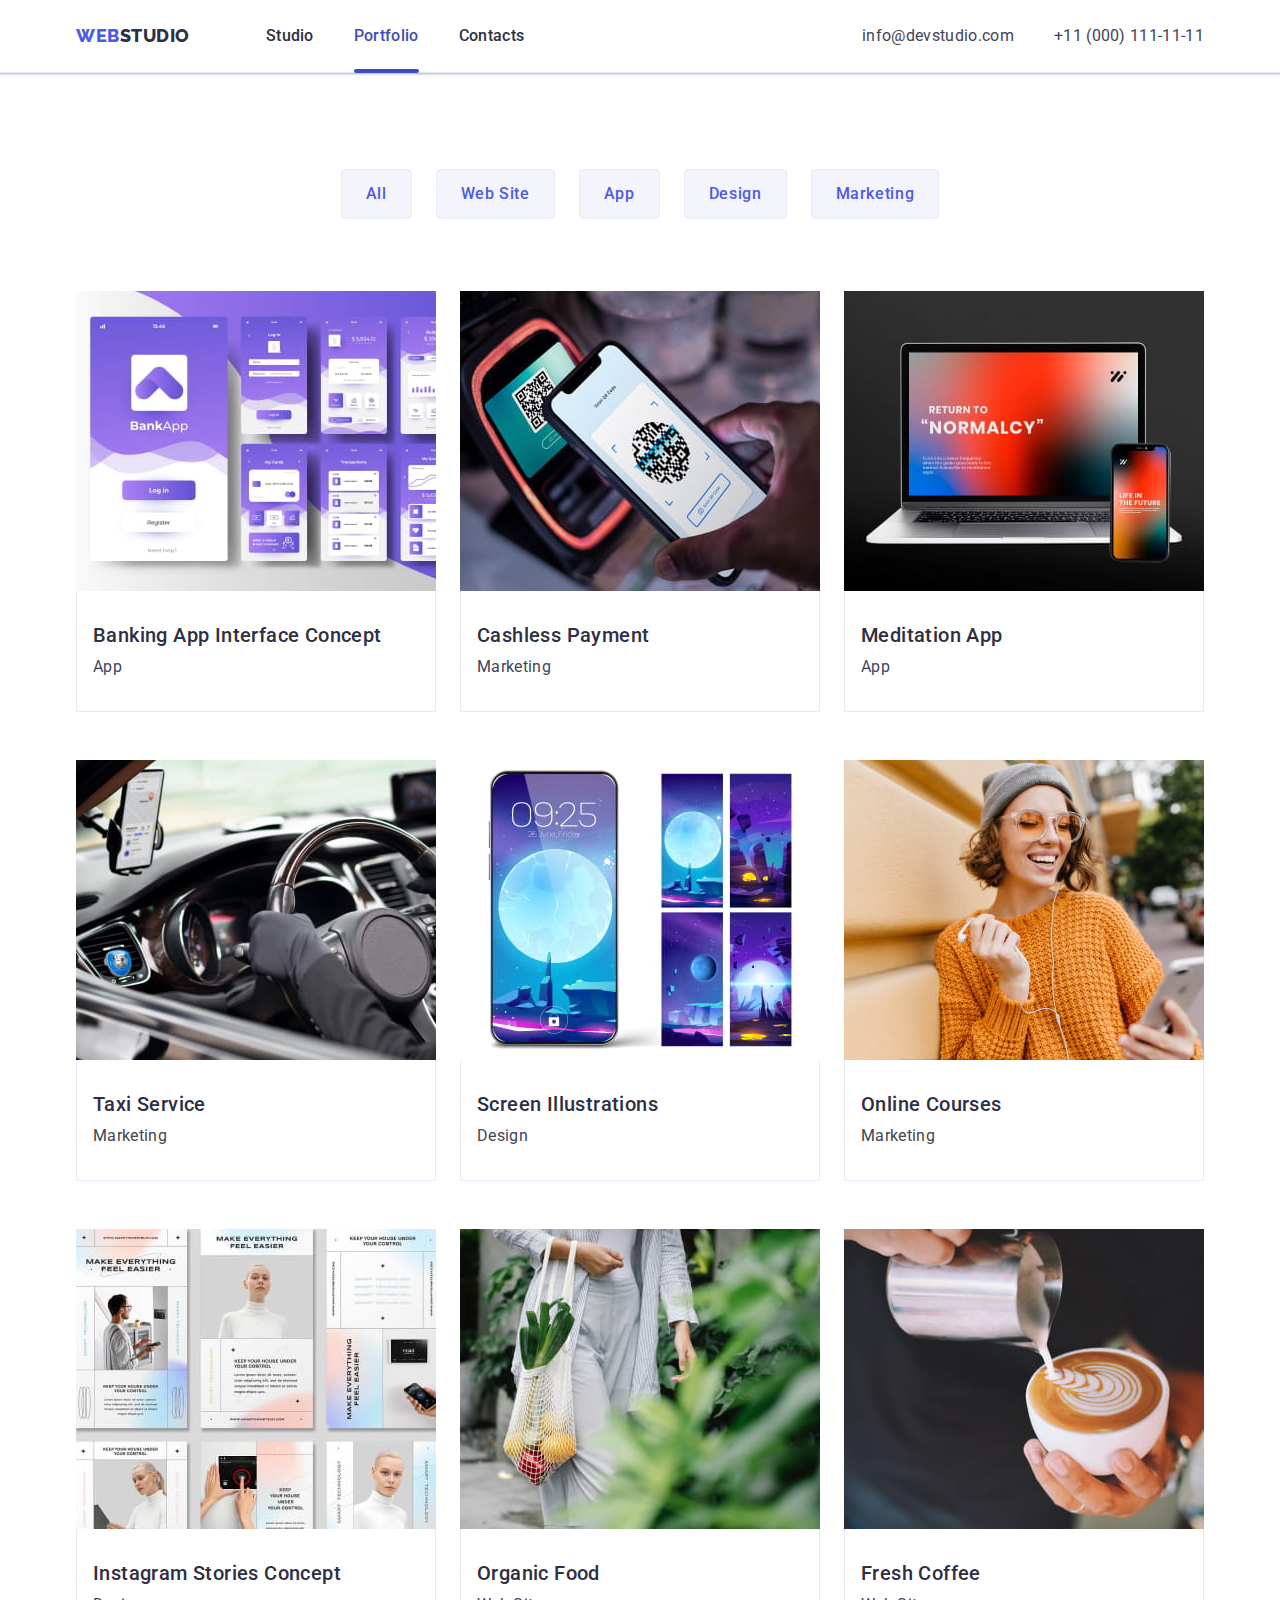
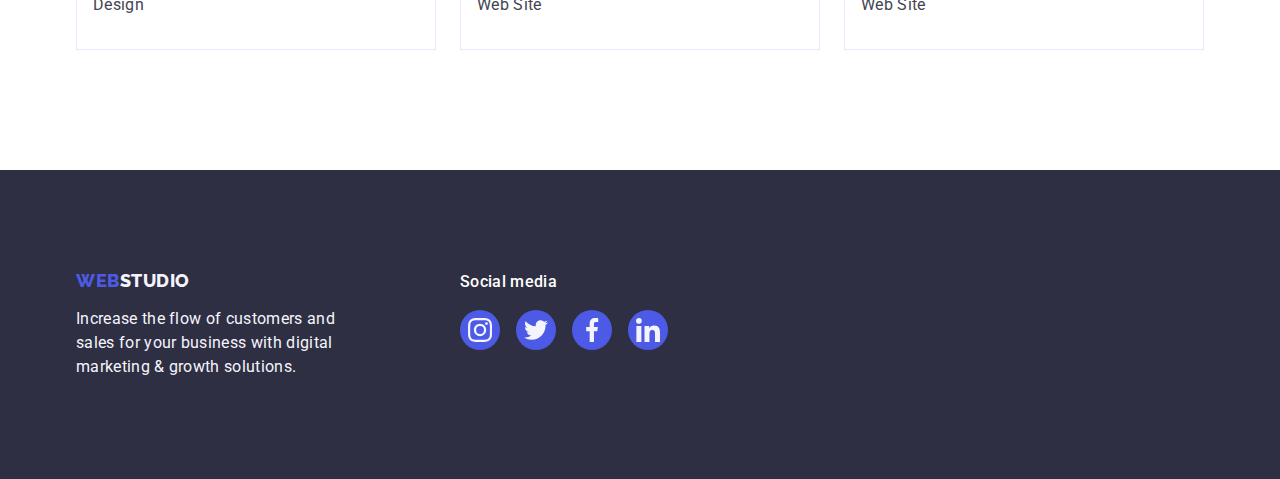
==== portfolio.html @ b9a53fd3 "Initial commit" ====
<!DOCTYPE html>
<html lang="en">

<head>
    <meta charset="UTF-8">
    <meta name="viewport" content="width=device-width, initial-scale=1.0">
    <title>Portfolio</title>
    <link href="./css/modern-normalize.min.css" rel="stylesheet">
    <link rel="stylesheet" href="./css/styless.css">
    <link rel="preconnect" href="https://fonts.googleapis.com">
    <link rel="preconnect" href="https://fonts.gstatic.com" crossorigin>
    <link href="https://fonts.googleapis.com/css2?family=Raleway:wght@800&family=Roboto:wght@400;500;700&display=swap"
        rel="stylesheet">
</head>

<body>
    <!-- header section -->
    <header class="header-section">
        <div class="header-container container">
            <nav class="nav-container">
                <a class="header-logo link" href="index.html">Web<span class="header-second-logo">Studio</span></a>
                <ul class="menu-container list">
                    <li class="header-studio">
                        <a class="header-bar link" href="./index.html">Studio</a>
                    </li>
                    <li class="header-studio">
                        <a class="active header-bar link" href="./portfolio.html">Portfolio</a>
                    </li>
                    <li class="header-studio">
                        <a class="header-bar link" href="">Contacts</a>
                    </li>
                </ul>
            </nav>
            <address class="header-address">
                <ul class="address-container list">
                    <li class="link">
                        <a class="link header-address-list" href="mailto:info@devstudio.com">info@devstudio.com</a>
                    </li>
                    <li class="link">
                        <a class="link header-address-list" href="tel:+110001111111">+11 (000) 111-11-11</a>
                    </li>
                </ul>

            </address>
        </div>
    </header>
    <main>
        <section class="portfolio-section">
            <div class="container">
                <h1 class="visually-hidden">main-header</h1>
                <ul class="portfolio-container list">
                    <li class="portfolio-btn-list">
                        <button class="bttn-all" type="button">All</button>
                    </li>
                    <li class="portfolio-btn-list">
                        <button class="bttn-all" type="button">Web Site</button>
                    </li>
                    <li class="portfolio-btn-list">
                        <button class="bttn-all" type="button">App</button>
                    </li>
                    <li class="portfolio-btn-list">
                        <button class="bttn-all" type="button">Design</button>
                    </li>
                    <li class="portfolio-btn-list">
                        <button class="bttn-all" type="button">Marketing</button>
                    </li>
                </ul>
                <ul class="portfolio-types list">
                    <li class="portfolio-style">
                        <a class="portfolio-links link" href="./images/projectscard/bank.jpg">
                            <div class="overlay">
                                <img src="./images/projectscard/bank.jpg" alt="Banking App Interface Concept"
                                    width="360">
                                <p class="overlay-desc">14 Stylish and User-Friendly App Design Concepts · Task
                                    Manager
                                    App
                                    · Calorie Tracker App
                                    · Exotic Fruit Ecommerce App · Cloud Storage App</p>
                            </div>
                            <div class="portfolio-item">
                                <h2 class="image-header">Banking App Interface Concept</h2>
                                <p class="image-text">
                                    App
                                </p>
                            </div>
                        </a>
                    </li>
                    <li class="portfolio-style">
                        <a class="portfolio-links link" href="./images/projectscard/qr.jpg">
                            <div class="overlay">
                                <img src="./images/projectscard/qr.jpg" alt="procces of payment" width="360">
                                <p class="overlay-desc">14 Stylish and User-Friendly App Design Concepts · Task
                                    Manager
                                    App
                                    · Calorie Tracker App
                                    · Exotic Fruit Ecommerce App · Cloud Storage App</p>
                            </div>
                            <div class="portfolio-item">
                                <h2 class="image-header">Cashless Payment</h2>
                                <p class="image-text">
                                    Marketing
                                </p>
                            </div>
                        </a>
                    </li>
                    <li class="portfolio-style">
                        <a class="portfolio-links link" href="./images/projectscard/meditation-app.jpg">
                            <div class="overlay">
                                <img src="./images/projectscard/meditation-app.jpg" alt="notebook+meditation-app"
                                    width="360">
                                <p class="overlay-desc">14 Stylish and User-Friendly App Design Concepts · Task
                                    Manager
                                    App
                                    · Calorie Tracker App
                                    · Exotic Fruit Ecommerce App · Cloud Storage App</p>
                            </div>
                            <div class="portfolio-item">
                                <h2 class="image-header">Meditation App</h2>
                                <p class="image-text">
                                    App
                                </p>
                            </div>
                        </a>
                    </li>
                    <li class="portfolio-style">
                        <a class="portfolio-links link" href="./images/projectscard/taxi-services.jpg">
                            <div class="overlay">
                                <img src="./images/projectscard/taxi-services.jpg" alt="driving car" width="360">
                                <p class="overlay-desc">14 Stylish and User-Friendly App Design Concepts · Task
                                    Manager
                                    App
                                    · Calorie Tracker App
                                    · Exotic Fruit Ecommerce App · Cloud Storage App</p>
                            </div>
                            <div class="portfolio-item">
                                <h2 class="image-header">Taxi Service</h2>
                                <p class="image-text">
                                    Marketing
                                </p>
                            </div>
                        </a>

                    </li>
                    <li class="portfolio-style">
                        <a class="portfolio-links link" href="./images/projectscard/phone-wallpapers.jpg">
                            <div class="overlay">
                                <img src="./images/projectscard/phone-wallpapers.jpg" alt="screen illustrations"
                                    width="360">
                                <p class="overlay-desc">14 Stylish and User-Friendly App Design Concepts · Task
                                    Manager
                                    App
                                    · Calorie Tracker App
                                    · Exotic Fruit Ecommerce App · Cloud Storage App</p>
                            </div>
                            <div class="portfolio-item">
                                <h2 class="image-header">Screen Illustrations</h2>
                                <p class="image-text">
                                    Design
                                </p>
                            </div>
                        </a>
                    </li>
                    <li class="portfolio-style">
                        <a class="portfolio-links link" href="./images/projectscard/courses.jpg">
                            <div class="overlay">
                                <img src="./images/projectscard/courses.jpg" alt="happy girl" width="360">
                                <p class="overlay-desc">14 Stylish and User-Friendly App Design Concepts · Task
                                    Manager
                                    App
                                    · Calorie Tracker App
                                    · Exotic Fruit Ecommerce App · Cloud Storage App</p>
                            </div>
                            <div class="portfolio-item">
                                <h2 class="image-header">Online Courses</h2>
                                <p class="image-text">
                                    Marketing
                                </p>
                            </div>
                        </a>
                    </li>
                    <li class="portfolio-style">
                        <a class="portfolio-links link" href="./images/projectscard/insta-stories.jpg">
                            <div class="overlay">
                                <img src="./images/projectscard/insta-stories.jpg" alt="instagram stories concept"
                                    width="360">
                                <p class="overlay-desc">14 Stylish and User-Friendly App Design Concepts · Task
                                    Manager
                                    App
                                    · Calorie Tracker App
                                    · Exotic Fruit Ecommerce App · Cloud Storage App</p>
                            </div>
                            <div class="portfolio-item">
                                <h2 class="image-header">Instagram Stories Concept</h2>
                                <p class="image-text">
                                    Design
                                </p>
                            </div>
                        </a>
                    </li>
                    <li class="portfolio-style">
                        <a class="portfolio-links link" href="./images/projectscard/food.jpg">
                            <div class="overlay">
                                <img src="./images/projectscard/food.jpg" alt="woman with food in bag" width="360">
                                <p class="overlay-desc">14 Stylish and User-Friendly App Design Concepts · Task
                                    Manager
                                    App
                                    · Calorie Tracker App
                                    · Exotic Fruit Ecommerce App · Cloud Storage App</p>
                            </div>
                            <div class="portfolio-item">
                                <h2 class="image-header">Organic Food</h2>
                                <p class="image-text">
                                    Web Site
                                </p>
                            </div>
                        </a>
                    </li>
                    <li class="portfolio-style">
                        <a class="portfolio-links link" href="./images/projectscard/coffee.jpg">
                            <div class="overlay">
                                <img src="./images/projectscard/coffee.jpg" alt="proccess of making coffee" width="360">
                                <p class="overlay-desc">14 Stylish and User-Friendly App Design Concepts · Task
                                    Manager
                                    App
                                    · Calorie Tracker App
                                    · Exotic Fruit Ecommerce App · Cloud Storage App</p>
                            </div>
                            <div class="portfolio-item">
                                <h2 class="image-header">Fresh Coffee</h2>
                                <p class="image-text">
                                    Web Site
                                </p>
                            </div>
                        </a>
                    </li>
                </ul>
            </div>
        </section>
    </main>
    <!-- footer section -->
    <footer class="footer-options">
        <div class="footer-section container">
            <div class="footer-items">
                <a class="footer-logo link" href="./index.html">Web<span class="logo-item">Studio</span></a>
                <p class="footer-text">
                    Increase the flow of customers and sales for your business with digital marketing & growth
                    solutions.
                </p>
            </div>
            <div class="footer-socials">
                <p class="text-socials">Social media</p>
                <ul class="socials-list list">
                    <li class="socials-list-item">
                        <a class="footer-social-links" href="">
                            <svg class="footer-social-icon" width="24" height="24">
                                <use href="./images/icons.svg#instagram"></use>
                            </svg>
                        </a>
                    </li>
                    <li class="socials-list-item">
                        <a class="footer-social-links" href="">
                            <svg class="footer-social-icon" width="24" height="24">
                                <use href="./images/icons.svg#twitter"></use>
                            </svg>
                        </a>
                    </li>
                    <li class="socials-list-item">
                        <a class="footer-social-links" href="">
                            <svg class="footer-social-icon" width="24" height="24">
                                <use href="./images/icons.svg#facebook"></use>
                            </svg>
                        </a>
                    </li>
                    <li class="socials-list-item">
                        <a class="footer-social-links" href="">
                            <svg class="footer-social-icon" width="24" height="24">
                                <use href="./images/icons.svg#linkedin"></use>
                            </svg>
                        </a>
                    </li>
                </ul>
            </div>
        </div>
    </footer>

</body>

</html>
---- css/styless.css ----
:root {
    --primary-font: "Roboto",
        sans-serif;
    --primary-color: #434455;
    --primary-background-color: #FFFFFF;
    --logo-first-color: #4d5ae5;
    --logo-second-color: #2e2f42;
    --address-color: #434455;
    --section-background-color: #2e2f42;
    --footer-color: #F4F4FD;
    --body-color: #434455;
        --fist-logo-color: #4d5ae5;
        --second-logo-color: #2e2f42;
        --address-color: #434455;
        --button-collor: #4d5ae5;
        --button-background-color: #F4F4FD;
        --button-exlusive-color: #e7e9fc;
        --grey: #2E2F42B2;
}
body {
    font-family: "Roboto", sans-serif;
    background-color: #FFFFFF;
    color: #434455;
    color: var(--body-color);
}
ul {
    padding: 0;
}
.header-logo {
    font-family: "Raleway", sans-serif;
    font-weight: 800; 
    font-size: 18px;
    line-height: 1.17;
    letter-spacing: 0.03em;
    text-transform: uppercase;
    color: var(--logo-first-color);
    margin-right: 76px;
}
.link {
    text-decoration: none;

}
.visually-hidden {
    position: absolute;
    width: 1px;
    height: 1px;
    margin: -1px;
    border: 0;
    padding: 0;

    white-space: nowrap;
    clip-path: inset(100%);
    clip: rect(0 0 0 0);
    overflow: hidden;
}
.header-second-logo {
    color: var(--logo-second-color);
}
.header-bar {
    font-weight: 500;
    position: relative;
    font-size: 16px;
    line-height: 1.5;
    letter-spacing: 0.02em;
    color: var(--logo-second-color);
    padding: 24px 0;
    display: block;
    transition: color 250ms cubic-bezier(0.4, 0, 0.2, 1);
}
.header-bar.active::after {
    content: '';
    display: block;
    position: absolute;
    bottom: -1px;
    left: 0;
    width: 100%;
    height: 4px;
    background-color: #404bbf;
    border-radius: 2px;
}
.active {
    color: #404bbf;
}
.link:hover,
.link:focus {
    color: #404bbf;
}
.header-address {
    font-style: normal;
    margin-left: auto;
}
.header-address-list {
    font-size: 16px;
    line-height: 1.5;
    letter-spacing: 0.02em;
    color: var(--address-color);
    padding-top: 24px;
    padding-bottom: 24px;
    display: block;
    transition: color 250ms cubic-bezier(0.4, 0, 0.2, 1);

}
.header-span-logo {
    color: var(--second-logo-color);
    color: #f4f4fd;
}
.list {
    list-style: none;
    padding: 0;
    margin: 0;
}
.hero-section {
    background-color: var(--section-background-color);
    padding: 188px 0;
    background-image: linear-gradient(rgba(46, 47, 66, 0.70),rgba(46, 47, 66, 0.70)), url(../images/hero/people-office.jpg);
    background-repeat: no-repeat;
    background-position: center;
    background-size: cover;
    max-width: 1440px;
    margin: 0 auto;
}
.hero-header {
    font-size: 56px;
    line-height: 1.07;
    text-align: center;
    letter-spacing: 0.02em;
    color: #ffffff;
    max-width: 496px;
    margin: 0 auto;
}
.bttn-hero {
    background-color: #4D5AE5;
    font-family: "Roboto", sans-serif;
    font-weight: 500;
    font-size: 16px;
    line-height: 1.5;
    letter-spacing: 0.04em;
    color: #ffffff;
    cursor: pointer;
    display: block;
    min-width: 169px;
    height: 56px;
    border: none;
    border-radius: 4px;
    cursor: pointer;
    margin: 0 auto;
    margin-top: 48px;
    transition: background-color 250ms cubic-bezier(0.4, 0, 0.2, 1);
    
}
.bttn-hero:hover,
.bttn-hero:focus {
    background-color: #404BBF;
}
.features-heading {
    font-weight: 500;
    font-size: 20px;
    line-height: 1.2;
    letter-spacing: 0.02em;
    color: var(--logo-second-color);
    margin-bottom: 8px;
}
.features-text {
    font-size: 16px;
    line-height: 1.5;
    letter-spacing: 0.02em;
    color: var(--primary-color);
}
.feature-icon {
    display: flex;
    align-items: center;
    justify-content: center;
    height: 112px;
    background-color: #f4f4fd;
    border-radius: 4px;
    margin-bottom: 8px;

}
.page-header {
    font-size: 36px;
    line-height: 1.11;
    text-align: center;
    letter-spacing: 0.02em;
    text-transform: capitalize;
    color: var(--logo-second-color);
    margin-bottom: 72px;
}
.team-section {
    background-color: #F4F4FD;
    padding: 120px 0;
}
.team-header {
    font-size: 36px;
    line-height: 1.11;
    text-align: center;
    letter-spacing: 0.02em;
    text-transform: capitalize;
    color: var(--logo-second-color);
    margin-bottom: 72px;
}
.personal-item {
    background-color: #FFFFFF;
    flex-basis: calc((100% - 72px) / 4);
    border-radius: 0px 0px 4px 4px;
    box-shadow: 0px 1px 6px rgba(46, 47, 66, 0.08),
        0px 1px 1px rgba(46, 47, 66, 0.16),
        0px 2px 1px rgba(46, 47, 66, 0.08);
}
.position-item {
    padding: 32px 16px;

}
.name-header {
    font-weight: 500;
    font-size: 20px;
    line-height: 1.2;
    letter-spacing: 0.02em;
    color: var(--logo-second-color);
    text-align: center;
    margin-bottom: 8px;


}
.work-position {
    font-size: 16px;
    line-height: 1.5;
    letter-spacing: 0.02em;
    color: var(--primary-color);
    text-align: center;

}
.footer-options {
    background-color: var(--section-background-color);
    padding: 100px 0;

}
.footer-logo {
    font-family: "Raleway", sans-serif;
    font-weight: 800;
    font-size: 18px;
    line-height: 1.17;
    letter-spacing: 0.03em;
    text-transform: uppercase;
    color: var(--logo-first-color);
    display: inline-block;
    margin-bottom: 16px;
}
.logo-item {
    color: #f4f4fd 
}
.footer-text {
    line-height: 1.5;
    color: var(--footer-color);
    letter-spacing: 0.02em;
    max-width: 264px;
}
.footer-item {
    background-color: var(--second-logo-color);
        padding: 100px 0;
}
.footer-items {
    margin-right: 120px;
    margin-bottom: 0;
}
.footer-section {
    display: flex;
    align-items: baseline;
}
.text-socials {
    font-weight: 500;
    font-size: 16px;
    line-height: 1.5;
    letter-spacing: 0.02em;
    color: #FFFFFF;
    margin-bottom: 16px;
}
.bttn-all:hover,
.bttn-all:focus {
    color: #FFFFFF;
    background-color: #404BBF;
    cursor: pointer;
    border: 1px solid transparent;
    box-shadow: 0px 3px 1px rgba(0, 0, 0, 0.1),
        0px 2px 1px rgba(0, 0, 0, 0.08),
        0px 2px 2px rgba(0, 0, 0, 0.12);
}
.image-header {
    font-weight: 500;
    font-size: 20px;
    line-height: 1.2;
    letter-spacing: 0.02em;
    color: var(--second-logo-color);
    margin-bottom: 8px;
}
.image-text {
    font-size: 16px;
    line-height: 1.5;
    letter-spacing: 0.02em;
    color: var(--body-color);
}
.bttn-all {
    font-family: "Roboto", sans-serif;
    font-weight: 500;
    font-size: 16px;
    line-height: 1.5;
    letter-spacing: 0.04em;
    color: var(--button-collor);
    background-color: var(--button-background-color);
    padding: 12px 24px;
    border: 1px solid var(--button-exlusive-color);
    border-radius: 4px;
    transition: color 250ms cubic-bezier(0.4, 0, 0.2, 1), background-color 250ms cubic-bezier(0.4, 0, 0.2, 1), border-color 250ms cubic-bezier(0.4, 0, 0.2, 1), box-shadow 250ms cubic-bezier(0.4, 0, 0.2, 1);
}
button {
    font-family: inherit;
    cursor: pointer;
}
.header-section {
    border-bottom: 1px solid #e7e9fc;
    box-shadow: 0px 2px 1px rgba(46, 47, 66, 0.08),
        0px 1px 1px rgba(46, 47, 66, 0.16),
        0px 1px 6px rgba(46, 47, 66, 0.08);;
}
.header-container {
    display: flex;
}
.container {
    width: 1158px;
    margin: 0 auto;
    padding-left: 15px;
    padding-right: 15px;
}
.nav-container {
    display: flex;
    align-items: center;
}
.menu-container {
    
    gap: 40px;
    display: flex;
}
.address-container {
    display: flex;
    gap: 40px;
}
img {
    display: block;
}
.features-section {
    padding: 120px 0;
}
.features-container {
    display: flex;
    gap: 24px;
}
.features-item {
    flex-basis: calc((100% - 3 * 24px) / 4);
}
.doing-section {
    padding-bottom: 120px;
}
.doing-container {
    display: flex;
    gap: 24px;
}
.doing-item {
    flex-basis: calc((100% - 2 * 24px) / 3);
}
.team-container {
    display: flex;
    gap: 24px;

}
.personal-container {
    padding: 32px 0px;
}
.portfolio-section {
    padding-top: 96px;
    padding-bottom: 120px;
}
.portfolio-container {
    display: flex;
    justify-content: center;
    gap: 24px;
    margin-bottom: 72px;
}
.portfolio-types {
    display: flex;
    flex-wrap: wrap;
    column-gap: 24px;
    row-gap: 48px;
}
.portfolio-item {
    padding: 32px 16px;
    border: 1px solid #e7e9fc;
    border-top: none;
}
.portfolio-style {
    width: calc((100% - 48px) / 3);
    position: relative;
    overflow: hidden;
}
.portfolio-links:hover .overlay-desc,
.portfolio-links:focus .overlay-desc {
    transform: translateY(0);
}
.portfolio-links {
    transition: box-shadow 250ms cubic-bezier(0.4, 0, 0.2, 1);
    display: block;
    box-shadow: 0px 1px 6px rgba(46, 47, 66, 0.08),
        0px 1px 1px rgba(46, 47, 66, 0.16),
        0px 2px 1px rgba(46, 47, 66, 0.08);;
}
h1,h2,h3,h4,h5,h6 {
    margin: 0;
}
p {
    margin: 0;
}
   /* Modal styles */
  .backdrop {
    position: fixed;
    top: 0;
    left: 0;
    width: 100%;
    height: 100%;
    background-color: rgba(46, 47, 66, 0.40);
    transition: opacity 250ms cubic-bezier(0.4, 0, 0.2, 1), visibility 250ms cubic-bezier(0.4, 0, 0.2, 1);
  }
  .modal {
    position: absolute;
    top: 50%;
    left: 50%;
    transform: translateX(-50%) translateY(-50%) ;
    width: 408px;
    min-height: 584px;
    flex-shrink: 0;
    border-radius: 4px;
    background: var(--dairy, #FCFCFC);
    box-shadow: 0px 2px 1px 0px rgba(0, 0, 0, 0.20), 0px 1px 3px 0px rgba(0, 0, 0, 0.12), 0px 1px 1px 0px rgba(0, 0, 0, 0.14);
    transition: opacity 250ms cubic-bezier(0.4, 0, 0.2, 1), visibility 250ms cubic-bezier(0.4, 0, 0.2, 1);
    transition: transform 250ms cubic-bezier(0.4, 0, 0.2, 1);
  }
  .modal-btn {
    position: absolute;
    top: 24px;
    right: 24px;
    background-color: transparent;
    width: 24px;
    height: 24px;
    padding: 0;
    border-radius: 50%;
    border: 1px solid rgba(0, 0, 0, 0.10);
    background: #E7E9FC;
    display: flex;
    align-items: center;
    justify-content: center;
    transition: background-color 250ms cubic-bezier(0.4, 0, 0.2, 1), border 250ms cubic-bezier(0.4, 0, 0.2, 1);
  }
  .modal-btn:hover,
  .modal-btn:focus {
    background-color: #404bbf;
    border: none;
    fill: #ffffff
  }
  .backdrop.is-hidden {
    opacity: 0;
    pointer-events: none;
    visibility: hidden;
  }
  .modal-icon {
    color: #2E2F42;
    width: 8px;
    height: 8px;
    transition: fill 250ms cubic-bezier(0.4, 0, 0.2, 1);
  }
  .social-icons {
    display: flex;
    justify-content: center;
    gap: 24px;
  }
  .personal-socials {
    width: 40px;
    height: 40px;
  }
  .social-links {
    width: 100%;
    height: 100%;
    background-color: #4d5ae5;
    border-radius: 50%;
    display: flex;
    align-items: center;
    justify-content: center;
    transition: background-color 250ms cubic-bezier(0.4, 0, 0.2, 1);

  }
  .social-links:hover,
  .social-links:focus {
    background-color: #404bbf;
  }
  .personal-icon { 
    fill: #f4f4fd;
   } 
   /* Customers block */
   .customers-list {
    display: flex;
    justify-content: center;
    gap: 24px;
   }
   .section-customers {
    padding: 120px 0;
   }

   .customers-item {
   }

   .customers-link {
    display: flex;
    justify-content: center;
    align-items: center;
    width: 168px;
    height: 88px;
    border: 1px solid #8E8F99;
    border-radius: 4px;
    color: #8e8f99;
    transition: border-color 250ms cubic-bezier(0.4, 0, 0.2, 1), color 250ms cubic-bezier(0.4, 0, 0.2, 1);
   }
   .customers-link:hover,
   .customers-link:focus {
    border-color: #404BBF;
    color: #404bbf;
   }
   .customers-link:hover .customers-icon {
    fill: #404BBF;
   }
   .customers-header {
    display: flex;
    font-size: 36px;
    line-height: 1.11;
    color: #2e2f42;
    margin-bottom: 72px;
    justify-content: center;
    align-items: center;
   }
   .customers-icon {
    fill: currentColor;
   }
   .socials-list {
    display: flex;
    gap: 16px;
   }
   .socials-list-item {
    width: 40px;
    height: 40px;
   }
   .footer-social-links {
    display: flex;
    align-items: center;
    justify-content: center;
    width: 100%;
    height: 100%;
    background-color: var(--fist-logo-color);
    border-radius: 50%;
    transition: background-color 250ms cubic-bezier(0.4, 0, 0.2, 1);
   }
   .footer-social-links:hover,
   .footer-social-links:focus {
    background-color: #31d0aa;
   }
   .footer-social-icon {
    fill: #f4f4fd;
   }
   .overlay {
    position: relative;
    overflow: hidden;
   }

   .overlay-desc {
    display: flex;
        width: 100%;
        height: 100%;
        flex-direction: column;
        flex-shrink: 0;
        color: #F4F4FD;
        font-size: 16px;
        line-height: 1.5;
        letter-spacing: 0.32px;
        background-color: #4D5AE5;
        align-items: center;
        text-align: center;
        padding: 40px 32px;
        position: absolute;
        top: 0;
        left: 0;
        transform: translateY(100%);
        transition: transform 250ms cubic-bezier(0.4, 0, 0.2, 1);
   }
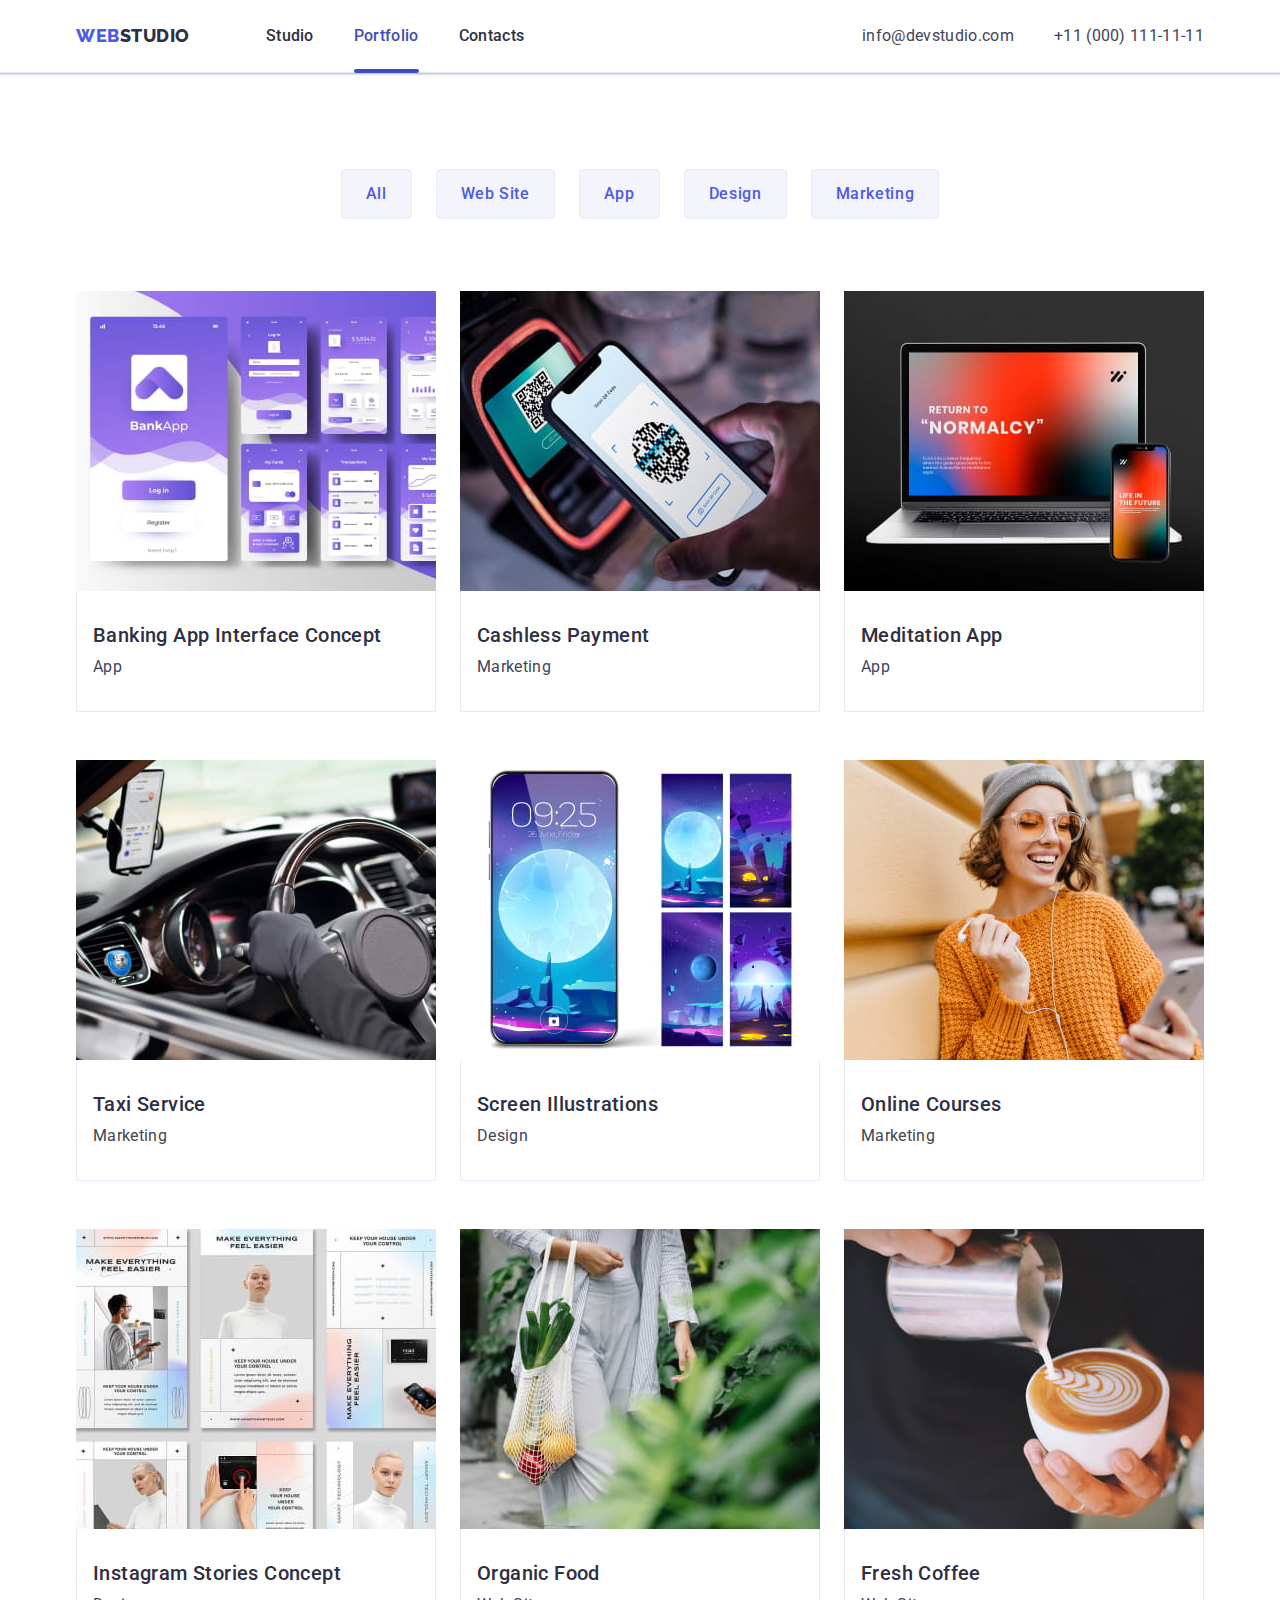
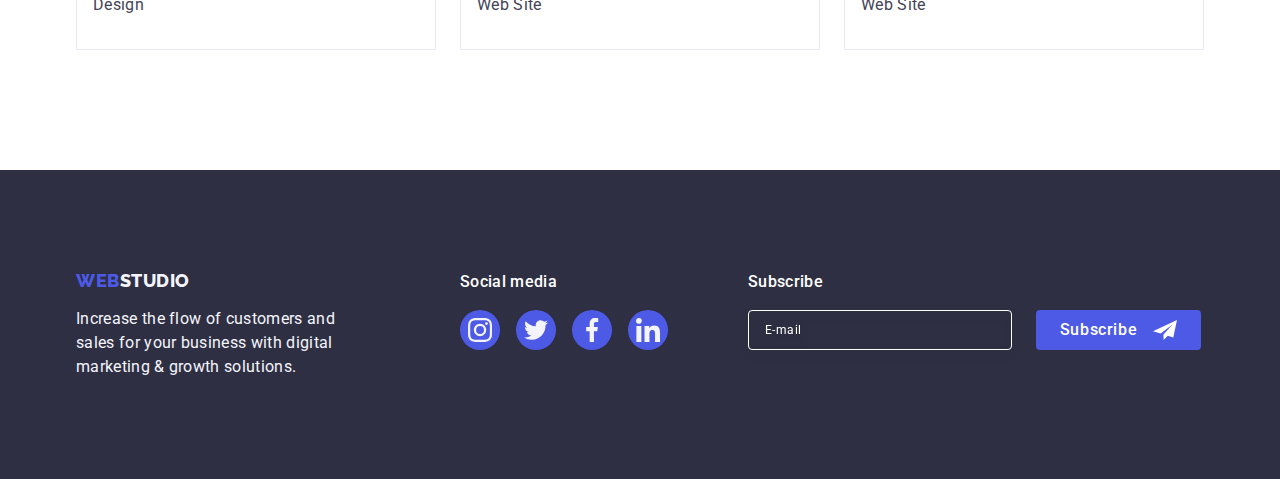
==== commit ce34f8cd: "update for end" ====
--- a/portfolio.html
+++ b/portfolio.html
@@ -280,6 +280,21 @@
                     </li>
                 </ul>
             </div>
+            <div class="footer-sub-container">
+                <p class="footer-sub-disc">Subscribe</p>
+                <form class="footer-form">
+                    <label for="" class="footer-form-field">
+                        <input class="footer-form-input" type="email" placeholder="E-mail">
+                    </label>
+                    <button class="footer-form-bttn" type="submit">
+                        Subscribe
+                        <svg class="footer-form-icon" width="24" height="24">
+                            <use href="./images/icons.svg#subscribe"></use>
+                        </svg>
+                    </button>
+                </form>
+
+            </div>
         </div>
     </footer>
 
--- a/css/styless.css
+++ b/css/styless.css
@@ -16,6 +16,8 @@
         --button-background-color: #F4F4FD;
         --button-exlusive-color: #e7e9fc;
         --grey: #2E2F42B2;
+        --checkbox-color: #8e8f99;
+        --checkbox-background-color: #404bbf;
 }
 body {
     font-family: "Roboto", sans-serif;
@@ -146,6 +148,7 @@
     margin: 0 auto;
     margin-top: 48px;
     transition: background-color 250ms cubic-bezier(0.4, 0, 0.2, 1);
+    box-shadow: 0px 4px 4px 0px rgba(0, 0, 0, 0.15);
     
 }
 .bttn-hero:hover,
@@ -440,6 +443,7 @@
     box-shadow: 0px 2px 1px 0px rgba(0, 0, 0, 0.20), 0px 1px 3px 0px rgba(0, 0, 0, 0.12), 0px 1px 1px 0px rgba(0, 0, 0, 0.14);
     transition: opacity 250ms cubic-bezier(0.4, 0, 0.2, 1), visibility 250ms cubic-bezier(0.4, 0, 0.2, 1);
     transition: transform 250ms cubic-bezier(0.4, 0, 0.2, 1);
+    padding: 72px 24px 24px 24px;
   }
   .modal-btn {
     position: absolute;
@@ -577,21 +581,219 @@
 
    .overlay-desc {
     display: flex;
-        width: 100%;
-        height: 100%;
+    width: 100%;
+    height: 100%;
+    flex-direction: column;
+    flex-shrink: 0;
+    color: #F4F4FD;
+    font-size: 16px;
+    line-height: 1.5;
+    letter-spacing: 0.32px;
+    background-color: #4D5AE5;
+    align-items: center;
+    text-align: center;
+    padding: 40px 32px;
+    position: absolute;
+    top: 0;
+    left: 0;
+    transform: translateY(100%);
+    transition: transform 250ms cubic-bezier(0.4, 0, 0.2, 1);
+   }
+   .modal-caption {
+    display: block;
+    color:#2E2F42;
+    text-align: center;
+    font-family: Roboto;
+    font-size: 16px;
+    font-style: normal;
+    font-weight: 500;
+    line-height: 1.5;
+    letter-spacing: 0.02em;
+    margin-bottom: 16px;
+   }
+   .modal-form-field {
+    display: block;
+    font-size: 12px;
+    line-height: 1.17;
+    letter-spacing: 0.04em;
+    margin-bottom: 4px;
+    position: relative;
+    color: #8e8f99;
+   }
+
+   .modal-form-label {
+    display: block;
+    margin-bottom: 4px;
+    color:#8E8F99;
+    font-size: 12px;
+    line-height: 14px;
+    letter-spacing: 0.48px;
+   }
+
+   .modal-form-input {
+    width: 100%;
+    padding-left: 38px;
+    height: 40px;
+    border-radius: 4px;
+    border: 1px solid rgba(46, 47, 66, 0.40);
+    outline: transparent;
+    background-color: transparent;
+    transition: border-color 250ms cubic-bezier(0.4, 0, 0.2, 1);
+   }
+   .modal-form-input:focus {
+    border-color: #4d5ae5;
+   }
+   .modal-form-icon {
+    fill: #2E2F42;
+    position: absolute;
+    bottom: 8px;
+    left:16px;
+    top: 50%;
+    transform: translateY(-50%);
+    transition: fill 250ms cubic-bezier(0.4, 0, 0.2, 1);
+   }
+   .modal-form-input:focus + .modal-form-icon {
+    fill: var(--button-collor);
+    transition: border-color 250ms cubic-bezier(0.4, 0, 0.2, 1);
+   }
+   .modal-form-comment {
+    width: 100%;
+    height: 120px;
+    padding: 8px 16px;
+    resize: none;
+    border-radius: 4px;
+    border: 1px solid rgba(46, 47, 66, 0.40);
+    font-size: 12px;
+    line-height: 1.17;
+    letter-spacing: 0.04em;
+    color: rgba(46, 47, 66, 0.4);
+    background-color: transparent;
+    outline: transparent;
+    transition: border-color 250ms cubic-bezier(0.4, 0, 0.2, 1);
+   }
+   .modal-form-comment::placeholder {
+    color: rgba(46, 47, 66, 0.40);
+    font-size: 12px;
+    letter-spacing: 0.48px;
+   }
+   .modal-form-comment:focus {
+    border-color: #4d5ae5;
+    transition: border-color 250ms cubic-bezier(0.4, 0, 0.2, 1);
+    outline: transparent;
+    }
+    .modal-form-agreement {
+        font-size: 12px;
+        line-height: 1.17;
+        letter-spacing: 0.04em;
+        color: var(--checkbox-color);
+        align-items: center;
+        margin-bottom: 40px;
+        gap: 12px;
+    }
+    
+    .modal-form-checkbox:checked + .modal-form-agreement .modal-form-custom-checkbox {
+        border-color: #404BBF;
+        background-color: var(--checkbox-background-color);
+        transition: border-color 250ms cubic-bezier(0.4, 0, 0.2, 1);
+        border: none;
+        fill: #F4F4FD;
+    }
+    .modal-form-checkbox-icon {
+        opacity: 0;
+        transform: scale(0);
+    }
+
+    .modal-form-checkbox:checked + .modal-form-agreement .modal-form-checkbox-icon {
+        opacity: 1;
+        transform: scale(1);
+    }
+
+    .modal-form-custom-checkbox {
+        display: inline-flex;
+        align-items: center;
+        justify-content: center;
+        width: 16px;
+        height: 16px;
+        border-radius: 2px;
+        border: 1px solid rgba(46, 47, 66, 0.40);
+        transition: background-color 250ms cubic-bezier(0.4, 0, 0.2, 1), border 250ms cubic-bezier(0.4, 0, 0.2, 1), fill 250ms cubic-bezier(0.4, 0, 0.2, 1);
+        fill: transparent;
+    }
+    
+    .modal-form-agreement-desc {
         flex-direction: column;
         flex-shrink: 0;
-        color: #F4F4FD;
+        color: #8E8F99;
+        font-weight: 400;
+        line-height: 14px;
+        letter-spacing: 0.48px;
+    }
+    .modal-form-link {
+        color: var(--fist-logo-color);
+    }
+    .modal-form-container {
+        margin-bottom: 8px;
+    }
+    .modal-form-container-decor {
+        position: relative;
+    }
+    .modal-form-container-checkbox {
+        margin-bottom: 24px;
+    }
+    .modal-form-container-comment {
+        margin-bottom: 16px;
+    }
+    .footer-sub-container {
+        margin-left: 80px;
+    }
+    .footer-sub-disc {
+        margin-bottom: 16px;
+        font-weight: 500;
         font-size: 16px;
         line-height: 1.5;
-        letter-spacing: 0.32px;
+        letter-spacing: 0.02em;
+        color: #ffffff;
+    }
+    .footer-form {
+        display: flex;
+    }
+    .footer-form-field {
+        gap: 24px;
+    }
+    .footer-form-input {
+        width: 264px;
+        height: 40px;
+        border: 1px solid #ffffff;
+        background-color: transparent;
+        font-size: 12px;
+        line-height: 1.5;
+        letter-spacing: 0.04em;
+        padding-left: 16px;
+        filter: drop-shadow(0px 4px 4px rgba(0, 0, 0, 0.15));
+        border-radius: 4px;
+        color: #ffffff;
+    }
+     .footer-form-input::placeholder {
+        color: #ffffff;
+    }
+    .footer-form-bttn {
+        min-width: 165px;
+        height: 40px;
+        display: flex;
+        justify-content: center;
+        align-items: center;
+        font-family: "Roboto", sans-serif;
+        font-size: 16px;
+        font-weight: 500;
+        line-height: 1.5;
+        letter-spacing: 0.04em;
+        color: #ffffff;
+        cursor: pointer;
         background-color: #4D5AE5;
-        align-items: center;
-        text-align: center;
-        padding: 40px 32px;
-        position: absolute;
-        top: 0;
-        left: 0;
-        transform: translateY(100%);
-        transition: transform 250ms cubic-bezier(0.4, 0, 0.2, 1);
-   }+        border: none;
+        border-radius: 4px; 
+        margin-left: 24px;
+    }
+    .footer-form-icon {
+        margin-left: 16px;
+    }